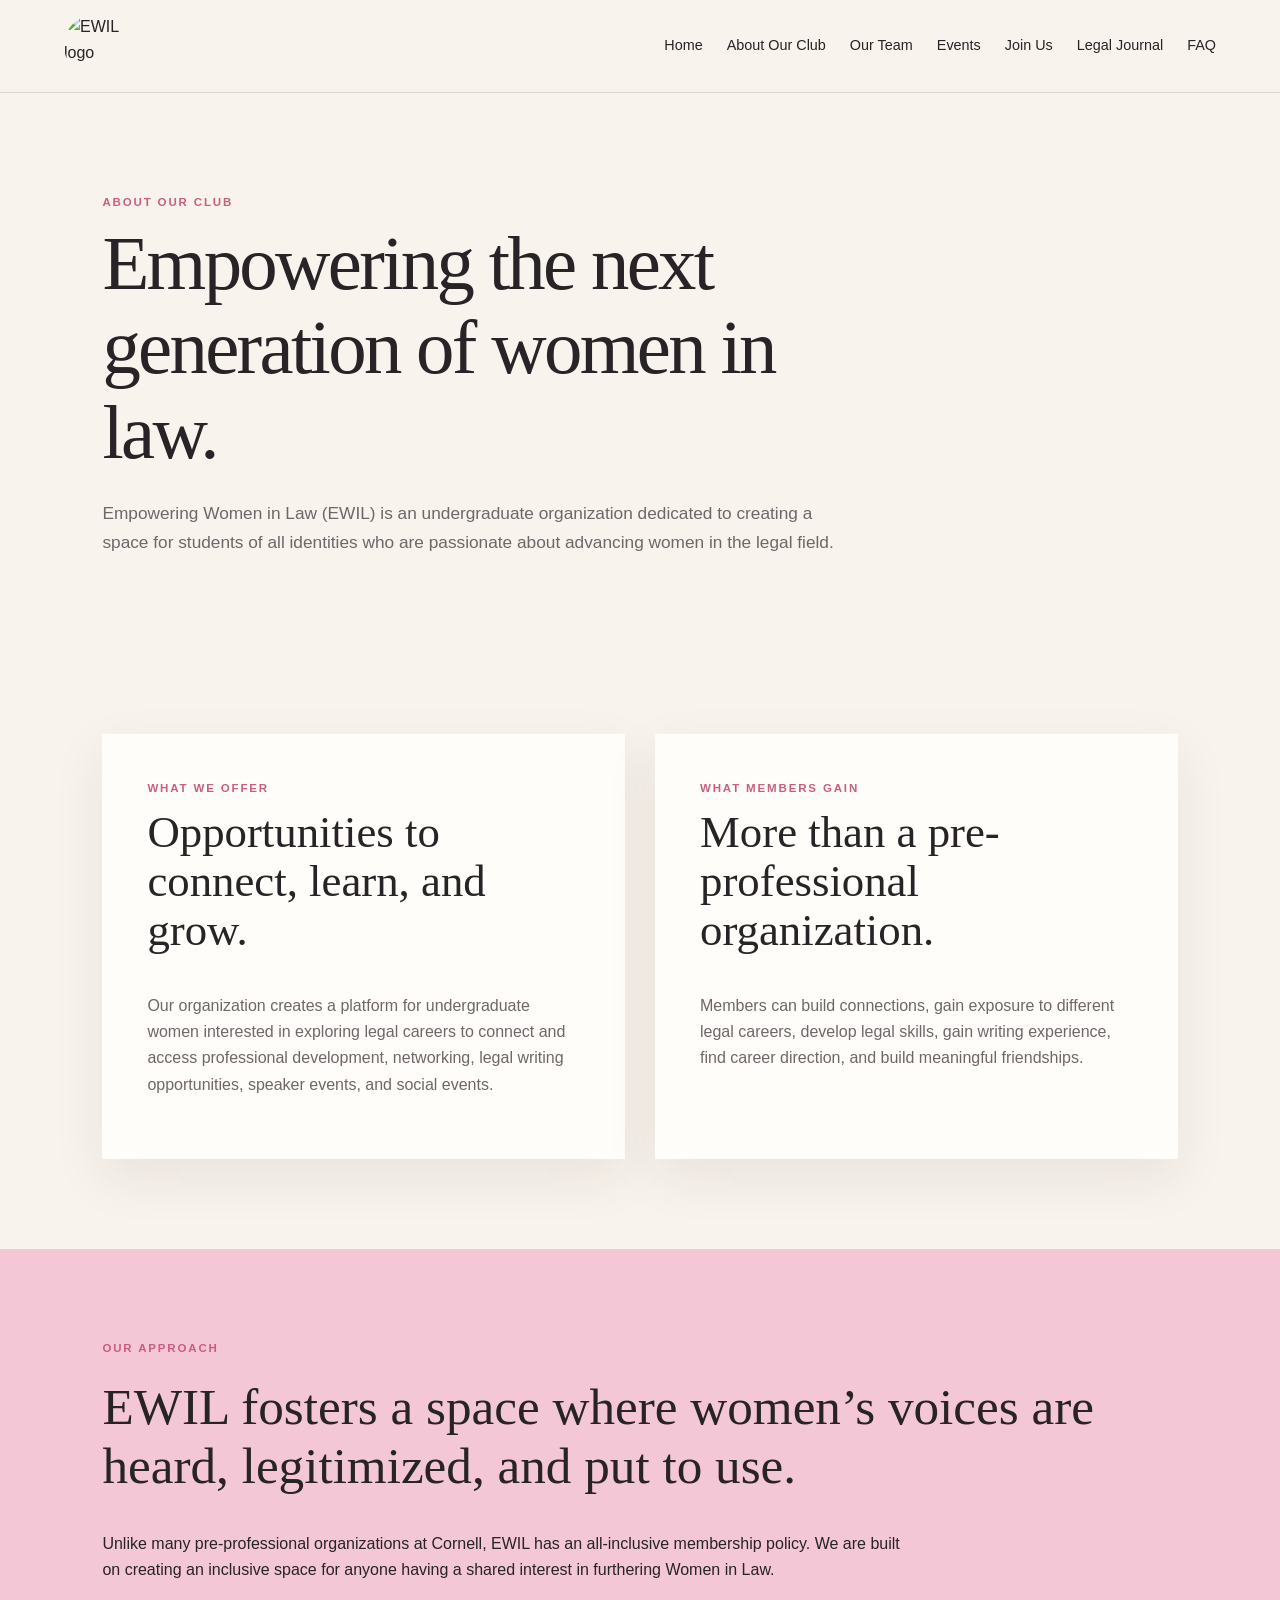
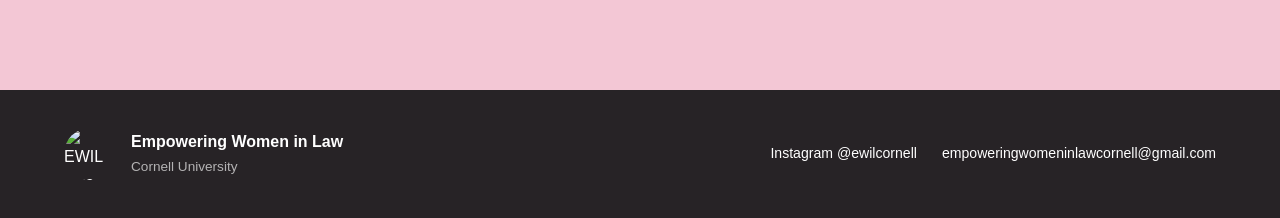
==== about.html @ f0b5902d "Add files via upload" ====
<!doctype html><html lang="en"><head><meta charset="UTF-8"><meta name="viewport" content="width=device-width,initial-scale=1.0"><meta name="description" content="Empowering Women in Law at Cornell"><title>About Our Club | Empowering Women in Law at Cornell</title><link rel="stylesheet" href="style.css"></head><body><nav class="site-nav" aria-label="Main navigation">
<a class="brand" href="index.html"><img src="assets/ewil-logo.png" alt="EWIL logo"></a>
<button class="menu-toggle" aria-label="Open navigation" aria-expanded="false">☰</button>
<div class="nav-links">
<a href="index.html">Home</a><a href="about.html">About Our Club</a><a href="team.html">Our Team</a>
<a href="events.html">Events</a><a href="join.html">Join Us</a><a href="journal.html">Legal Journal</a><a href="faq.html">FAQ</a>
</div></nav><main><section class="page-intro"><p class="eyebrow">About Our Club</p><h1>Empowering the next generation of women in law.</h1>
<p>Empowering Women in Law (EWIL) is an undergraduate organization dedicated to creating a space for students of all identities who are passionate about advancing women in the legal field.</p></section>
<section class="content-grid section"><article><p class="eyebrow">What we offer</p><h2>Opportunities to connect, learn, and grow.</h2>
<p>Our organization creates a platform for undergraduate women interested in exploring legal careers to connect and access professional development, networking, legal writing opportunities, speaker events, and social events.</p></article>
<article><p class="eyebrow">What members gain</p><h2>More than a pre-professional organization.</h2>
<p>Members can build connections, gain exposure to different legal careers, develop legal skills, gain writing experience, find career direction, and build meaningful friendships.</p></article></section>
<section class="statement-section section"><p class="eyebrow">Our approach</p><blockquote>EWIL fosters a space where women’s voices are heard, legitimized, and put to use.</blockquote>
<p>Unlike many pre-professional organizations at Cornell, EWIL has an all-inclusive membership policy. We are built on creating an inclusive space for anyone having a shared interest in furthering Women in Law.</p></section></main><footer class="site-footer"><div class="footer-inner">
<div class="footer-brand"><img src="assets/ewil-logo.png" alt="EWIL logo"><div><strong>Empowering Women in Law</strong><span>Cornell University</span></div></div>
<div class="footer-links"><a href="https://www.instagram.com/ewilcornell/" target="_blank" rel="noopener">Instagram @ewilcornell</a>
<a href="mailto:empoweringwomeninlawcornell@gmail.com">empoweringwomeninlawcornell@gmail.com</a></div>
</div></footer><script src="script.js"></script></body></html>
---- style.css ----
*{box-sizing:border-box} :root{--pink:#e784a4;--pink-dark:#c95e82;--pink-soft:#f3c7d5;--cream:#f8f3ec;--white:#fffdf9;--ink:#272326;--muted:#6f666a;--line:rgba(39,35,38,.14);--serif:Georgia,"Times New Roman",serif;--sans:"Helvetica Neue",Helvetica,Arial,sans-serif}
html{scroll-behavior:smooth}body{margin:0;background:var(--cream);color:var(--ink);font-family:var(--sans);line-height:1.65}a{color:inherit;text-decoration:none}img{max-width:100%;display:block}
.site-nav{min-height:86px;padding:14px 5vw;display:flex;align-items:center;justify-content:space-between;gap:28px;background:rgba(248,243,236,.96);border-bottom:1px solid var(--line);position:sticky;top:0;z-index:10;backdrop-filter:blur(10px)}
.brand img{width:64px;height:64px;border-radius:50%;object-fit:cover}.nav-links{display:flex;gap:24px;align-items:center;font-size:.9rem}.nav-links a{padding:8px 0;border-bottom:1px solid transparent}.nav-links a:hover{border-color:var(--pink-dark);color:var(--pink-dark)}.menu-toggle{display:none;border:0;background:transparent;font-size:1.6rem;color:var(--ink)}
.hero{min-height:650px;padding:8vw;display:grid;grid-template-columns:1.15fr .85fr;align-items:center;gap:7vw;background:radial-gradient(circle at 78% 35%,rgba(231,132,164,.28),transparent 28%),var(--cream)}
.eyebrow{margin:0 0 10px;text-transform:uppercase;letter-spacing:.16em;font-size:.72rem;font-weight:700;color:var(--pink-dark)}h1,h2,h3{line-height:1.1;margin-top:0}h1{font-family:var(--serif);font-size:clamp(3.1rem,6vw,6.5rem);font-weight:400;letter-spacing:-.035em;margin-bottom:24px}h1 em{color:var(--pink-dark);font-style:italic}h2{font-family:var(--serif);font-size:clamp(2rem,3.5vw,3.5rem);font-weight:400}h3{font-family:var(--serif);font-size:1.55rem;font-weight:500}
.hero-text{max-width:650px;font-size:1.08rem;color:var(--muted)}.hero-logo{display:flex;justify-content:center}.logo-frame{width:min(390px,70vw);aspect-ratio:1;display:flex;align-items:center;justify-content:center}.logo-frame img{width:100%;height:100%;object-fit:contain}
.button-row{display:flex;flex-wrap:wrap;gap:12px;margin-top:32px}.button{display:inline-block;padding:13px 23px;border-radius:999px;font-size:.88rem;font-weight:700;border:1px solid var(--pink-dark)}.button.primary{background:var(--pink-dark);color:white}.button.secondary{background:transparent;color:var(--pink-dark)}.button.light{background:var(--white);color:var(--pink-dark);border-color:var(--white)}
.section{padding:90px 8vw}.quick-links{display:grid;grid-template-columns:repeat(3,1fr);gap:1px;background:var(--line);padding-top:0;padding-bottom:0}.quick-links a{padding:42px 34px;background:var(--cream)}.quick-links a:hover{background:var(--pink-soft)}.quick-links span{display:block;color:var(--pink-dark);font-size:.75rem;margin-bottom:25px}.quick-links strong{display:block;font-family:var(--serif);font-size:1.6rem;font-weight:400}.quick-links small{color:var(--muted)}
.split-section{display:grid;grid-template-columns:1fr 1fr;gap:8vw;align-items:start}.split-section p{color:var(--muted)}.text-link{color:var(--pink-dark);font-weight:700}.feature-section{background:var(--white)}.section-heading{display:flex;justify-content:space-between;gap:30px;align-items:end;margin-bottom:34px}.placeholder-card,.event-placeholder{border:1px dashed var(--pink-dark);padding:45px;background:var(--cream)}.placeholder-card p:last-child,.event-placeholder p:last-child{color:var(--muted)}
.cta-section{padding:80px 8vw;background:var(--pink-dark);color:white;display:flex;justify-content:space-between;align-items:center;gap:40px}.cta-section .eyebrow{color:white;opacity:.8}.cta-section p{max-width:650px;opacity:.9}
.page-intro{padding:100px 8vw 70px;max-width:1000px}.page-intro.compact{padding-bottom:40px}.page-intro h1{font-size:clamp(3rem,6vw,5.5rem)}.page-intro>p:last-child{max-width:760px;color:var(--muted);font-size:1.08rem}
.content-grid{display:grid;grid-template-columns:1fr 1fr;gap:30px}.content-grid article{background:var(--white);padding:45px;box-shadow:0 18px 50px rgba(60,35,45,.08)}.content-grid article p:last-child{color:var(--muted)}.statement-section{background:var(--pink-soft)}blockquote{font-family:var(--serif);font-size:clamp(2rem,4vw,4rem);line-height:1.15;margin:20px 0 35px;max-width:1000px}.statement-section>p:last-child{max-width:800px}
.team-grid{display:grid;grid-template-columns:repeat(4,1fr);gap:24px}.team-card{background:var(--white);padding:18px 18px 25px;box-shadow:0 18px 50px rgba(60,35,45,.08)}.headshot-placeholder{aspect-ratio:1;background:var(--pink-soft);display:grid;place-items:center;color:var(--pink-dark);font-family:var(--serif);margin-bottom:20px}.team-card h3{margin-bottom:5px}.team-card p{margin:3px 0;color:var(--muted);font-size:.9rem}.team-card .position{color:var(--pink-dark);font-weight:700}
.past-events-grid{display:grid;grid-template-columns:repeat(2,1fr);gap:24px}.past-event{background:var(--white);padding:18px}.photo-placeholder{min-height:250px;background:var(--pink-soft);display:grid;place-items:center;color:var(--pink-dark);font-family:var(--serif);margin-bottom:20px}
.join-panel{display:grid;grid-template-columns:1.5fr .7fr;gap:50px}.join-panel>div{background:var(--white);padding:50px;box-shadow:0 18px 50px rgba(60,35,45,.08)}.contact-box{align-self:start}.contact-box a{display:block;color:var(--pink-dark);font-weight:700;margin-top:15px;overflow-wrap:anywhere}
.coming-soon{min-height:70vh;display:grid;place-items:center;text-align:center;padding:80px 8vw;align-content:center}.coming-soon h1{font-size:clamp(4rem,10vw,8rem);color:var(--pink-dark);margin:5px 0 20px}.coming-soon>p:last-child{max-width:600px;color:var(--muted)}.logo-small img{width:100px;height:100px;object-fit:cover;border-radius:50%;margin:auto}
.faq-list{max-width:1000px;margin:auto}details{background:var(--white);border-bottom:1px solid var(--line);padding:0 28px}summary{cursor:pointer;list-style:none;padding:28px 0;font-family:var(--serif);font-size:1.35rem}summary::-webkit-details-marker{display:none}summary::after{content:"+";float:right;color:var(--pink-dark);font-family:var(--sans)}details[open] summary::after{content:"−"}details p{color:var(--muted);max-width:850px;padding:0 0 28px;margin:0}
.site-footer{background:var(--ink);color:white;padding:38px 5vw}.footer-inner{display:flex;justify-content:space-between;gap:30px;align-items:center}.footer-brand{display:flex;align-items:center;gap:15px}.footer-brand img{width:52px;height:52px;border-radius:50%;object-fit:cover}.footer-brand strong,.footer-brand span{display:block}.footer-brand span{opacity:.65;font-size:.85rem}.footer-links{display:flex;gap:25px;flex-wrap:wrap;font-size:.88rem}.footer-links a:hover{color:var(--pink-soft)}
code{background:#eee5da;padding:2px 6px;border-radius:4px}
@media(max-width:900px){.nav-links{display:none;position:absolute;left:0;right:0;top:85px;background:var(--cream);padding:20px 5vw 30px;flex-direction:column;align-items:flex-start;border-bottom:1px solid var(--line)}.nav-links.open{display:flex}.menu-toggle{display:block}.hero{grid-template-columns:1fr;text-align:center}.hero-text{margin-left:auto;margin-right:auto}.button-row{justify-content:center}.quick-links,.split-section,.content-grid,.join-panel{grid-template-columns:1fr}.team-grid{grid-template-columns:repeat(2,1fr)}.past-events-grid{grid-template-columns:1fr}.section-heading{align-items:flex-start}.cta-section{display:flex}.footer-inner{align-items:flex-start;flex-direction:column}}
@media(max-width:560px){.site-nav{min-height:74px}.brand img{width:54px;height:54px}.nav-links{top:73px}.hero{min-height:auto;padding-top:65px}.section,.page-intro{padding:65px 6vw}.team-grid{grid-template-columns:1fr}.quick-links a{padding:32px 25px}.content-grid article,.join-panel>div{padding:30px}.footer-links{flex-direction:column;gap:8px}}
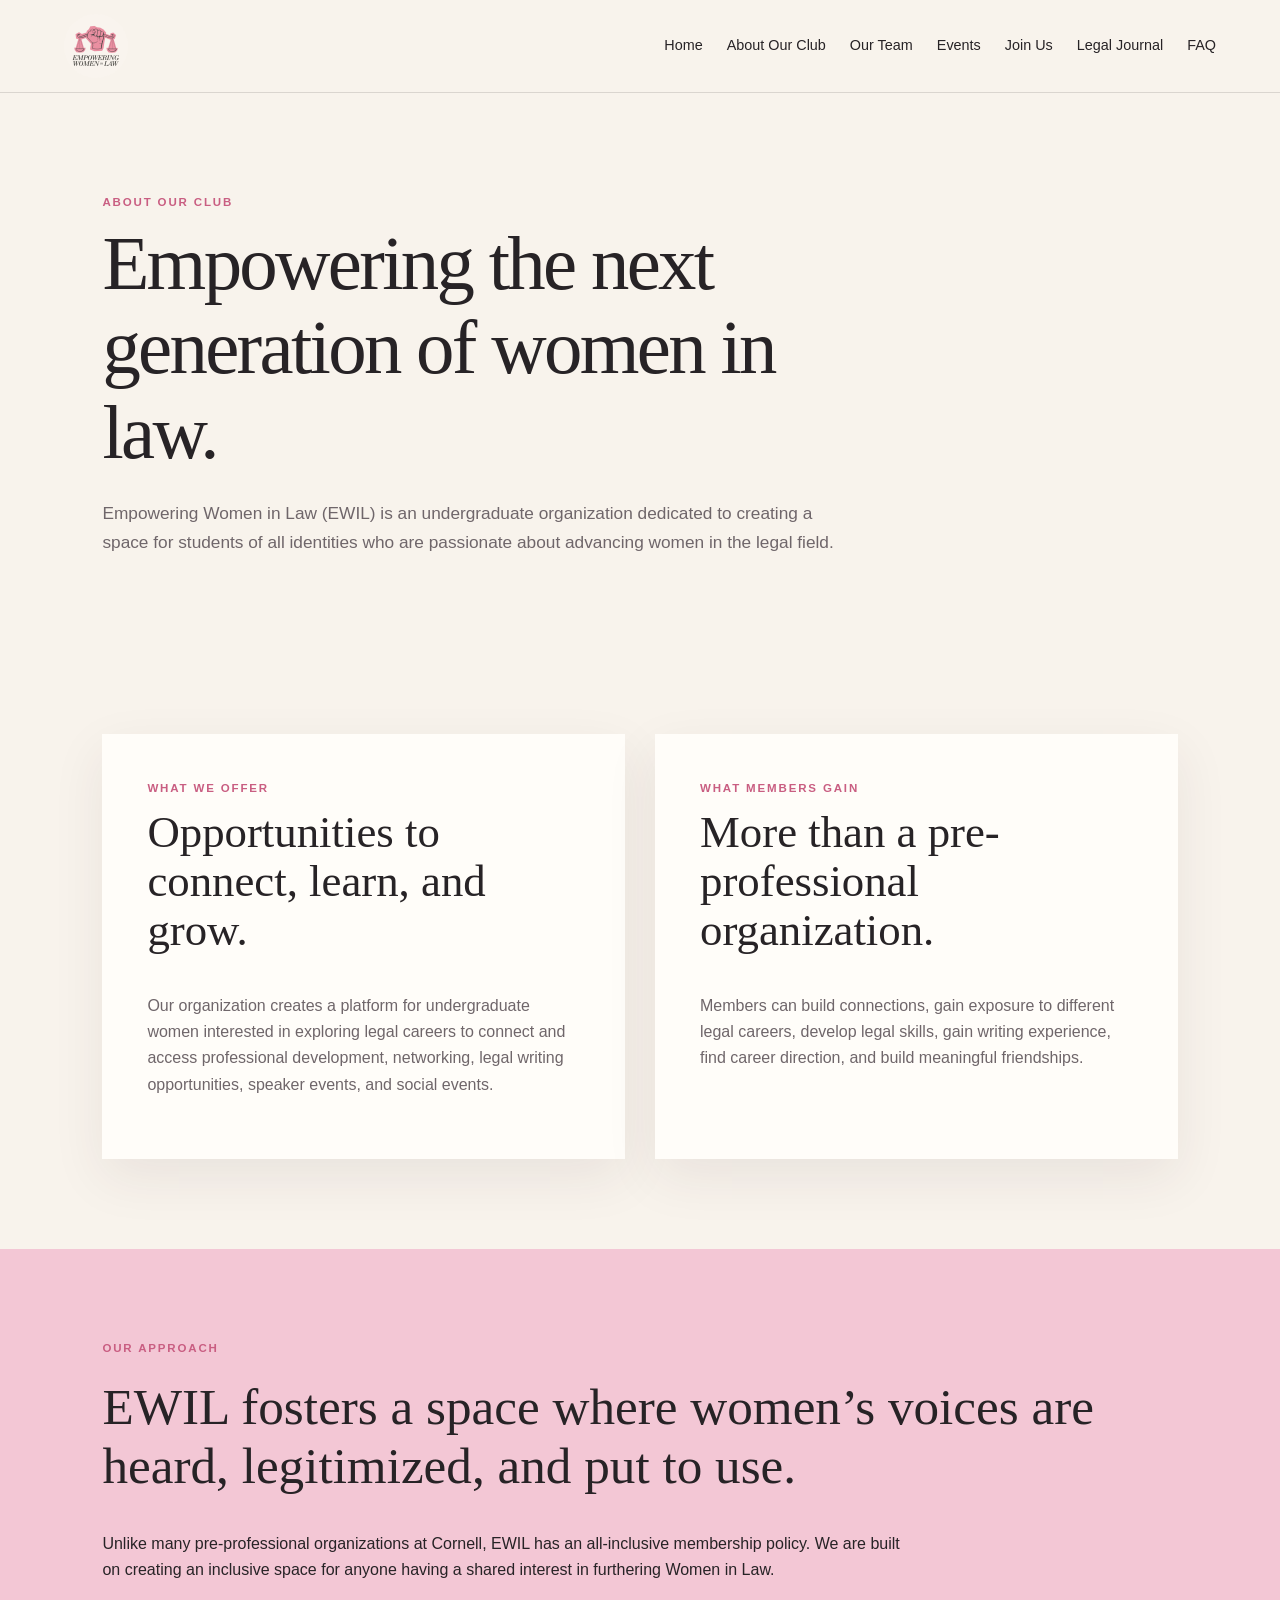
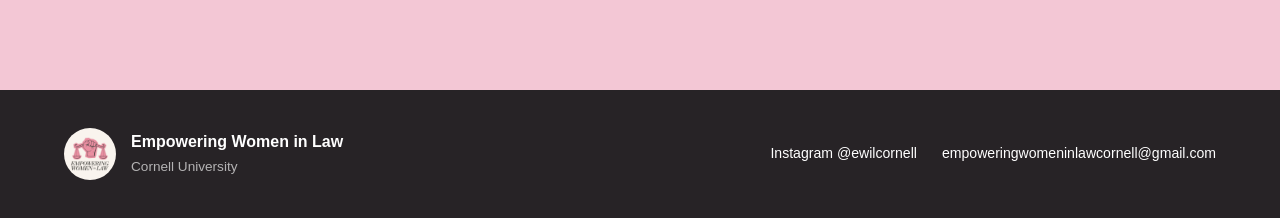
==== commit 6b1eea6a: "Update about.html" ====
--- a/about.html
+++ b/about.html
@@ -1,5 +1,5 @@
 <!doctype html><html lang="en"><head><meta charset="UTF-8"><meta name="viewport" content="width=device-width,initial-scale=1.0"><meta name="description" content="Empowering Women in Law at Cornell"><title>About Our Club | Empowering Women in Law at Cornell</title><link rel="stylesheet" href="style.css"></head><body><nav class="site-nav" aria-label="Main navigation">
-<a class="brand" href="index.html"><img src="assets/ewil-logo.png" alt="EWIL logo"></a>
+<a class="brand" href="index.html"><img src="assets/EWIL Logo.jpg" alt="EWIL logo"></a>
 <button class="menu-toggle" aria-label="Open navigation" aria-expanded="false">☰</button>
 <div class="nav-links">
 <a href="index.html">Home</a><a href="about.html">About Our Club</a><a href="team.html">Our Team</a>
@@ -12,7 +12,7 @@
 <p>Members can build connections, gain exposure to different legal careers, develop legal skills, gain writing experience, find career direction, and build meaningful friendships.</p></article></section>
 <section class="statement-section section"><p class="eyebrow">Our approach</p><blockquote>EWIL fosters a space where women’s voices are heard, legitimized, and put to use.</blockquote>
 <p>Unlike many pre-professional organizations at Cornell, EWIL has an all-inclusive membership policy. We are built on creating an inclusive space for anyone having a shared interest in furthering Women in Law.</p></section></main><footer class="site-footer"><div class="footer-inner">
-<div class="footer-brand"><img src="assets/ewil-logo.png" alt="EWIL logo"><div><strong>Empowering Women in Law</strong><span>Cornell University</span></div></div>
+<div class="footer-brand"><img src="assets/EWIL Logo.jpg" alt="EWIL logo"><div><strong>Empowering Women in Law</strong><span>Cornell University</span></div></div>
 <div class="footer-links"><a href="https://www.instagram.com/ewilcornell/" target="_blank" rel="noopener">Instagram @ewilcornell</a>
 <a href="mailto:empoweringwomeninlawcornell@gmail.com">empoweringwomeninlawcornell@gmail.com</a></div>
-</div></footer><script src="script.js"></script></body></html>+</div></footer><script src="script.js"></script></body></html>
